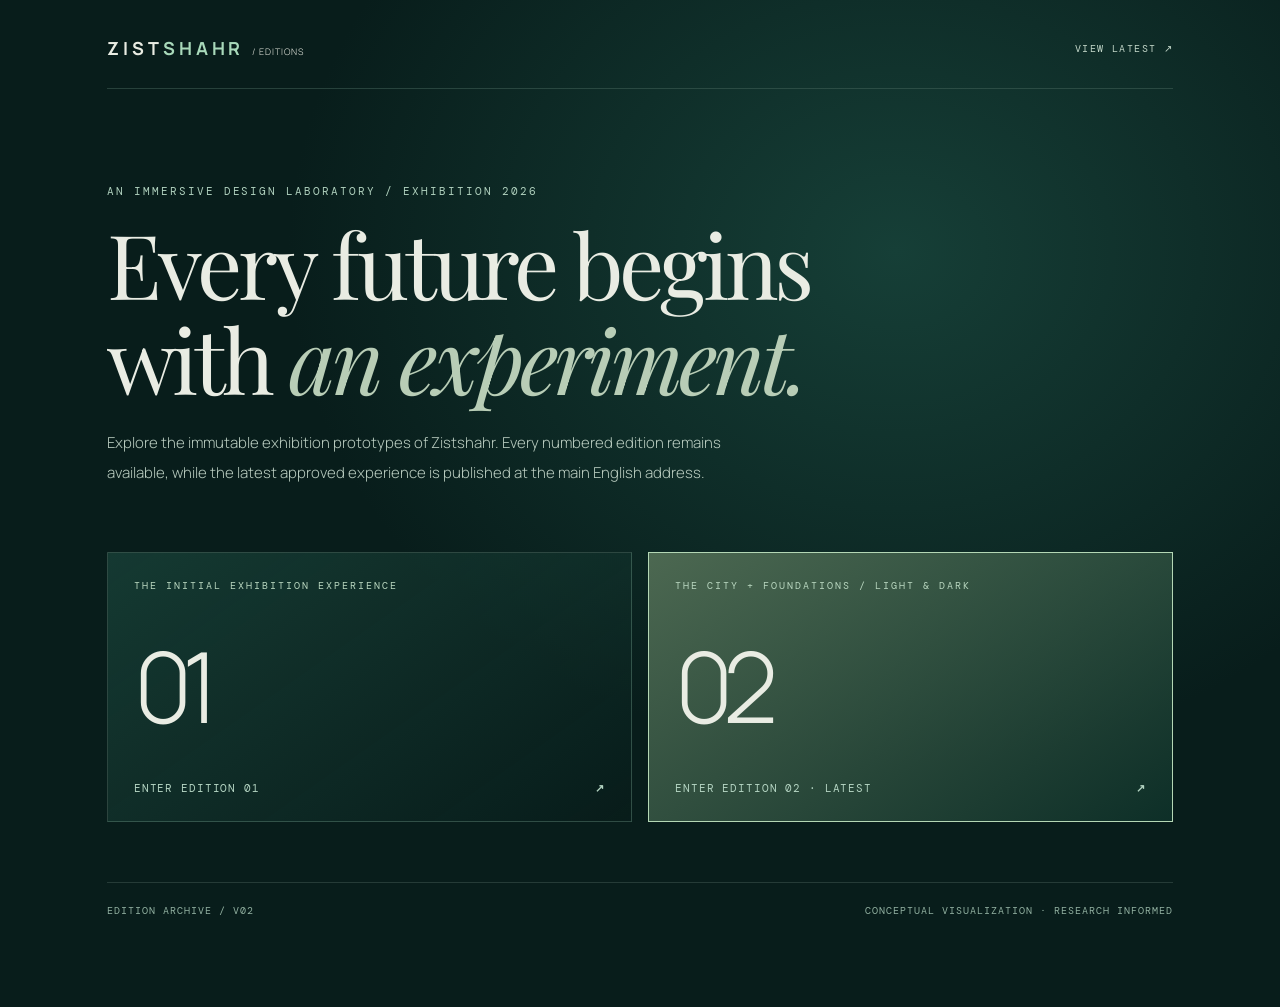
==== site/t/index.html @ f79a9c7f "release(v02): dual journeys, theme switch, contextual city diagrams, archived sources and agent hand" ====
<!DOCTYPE html><html lang="en"><head><meta charset="utf-8"><meta name="viewport" content="width=device-width,initial-scale=1"><meta name="robots" content="noindex, nofollow"><title>ZISTSHAHR / The Edition Archive</title><link rel="preconnect" href="https://fonts.googleapis.com"><link rel="preconnect" href="https://fonts.gstatic.com" crossorigin><link href="https://fonts.googleapis.com/css2?family=DM+Mono:wght@300;400&family=Manrope:wght@300;400;500;600;700&family=Playfair+Display:ital,wght@0,400;1,400&display=swap" rel="stylesheet"><style>
:root{color-scheme:dark}*{box-sizing:border-box}body{margin:0;color:#e9ece3;background:radial-gradient(ellipse at 70% 25%,#163f37 0%,transparent 48%),#081d1b;min-height:100dvh;font-family:Manrope,Arial,sans-serif;font-weight:300}.shell{max-width:1220px;margin:auto;padding:36px clamp(22px,6vw,82px) 90px}.top{display:flex;justify-content:space-between;align-items:center;border-bottom:1px solid #46665c80;padding-bottom:28px}.logo{font-weight:700;letter-spacing:.22em;font-size:18px}.logo span{color:#a8d9ba}.top a,.back{color:#c3d7c9;font:400 10px 'DM Mono';letter-spacing:.14em;text-decoration:none}.eyebrow{font:400 11px 'DM Mono';letter-spacing:.18em;color:#afd0bd;margin-top:95px}h1{font:400 clamp(48px,7vw,92px)/1.06 'Playfair Display',Georgia,serif;letter-spacing:-.045em;max-width:800px;margin:18px 0 22px}h1 em{color:#b8cdb6;font-weight:400}.intro{font-size:15px;line-height:2;max-width:650px;color:#b8cbbf}.versions{margin-top:64px;display:grid;grid-template-columns:repeat(auto-fit,minmax(220px,1fr));gap:16px}.version{min-height:270px;position:relative;display:flex;flex-direction:column;justify-content:space-between;border:1px solid #63817366;background:linear-gradient(145deg,#1d4b409c,#071b196c);padding:26px;text-decoration:none;color:inherit;transition:transform .3s,border-color .3s,background .3s}.version:hover{transform:translateY(-7px);border-color:#b3dab9;background:#275446}.version small{font:400 10px 'DM Mono';letter-spacing:.2em;color:#b8d6bf}.version strong{font:300 98px/1 'Manrope';letter-spacing:-.1em}.version span{font:400 11px 'DM Mono';letter-spacing:.08em;color:#b4d4c2;display:flex;justify-content:space-between}.status{margin-top:60px;border-top:1px solid #4b615a73;padding-top:21px;display:flex;justify-content:space-between;color:#91b0a0;font:400 10px 'DM Mono';letter-spacing:.1em;gap:20px}@media(max-width:600px){.eyebrow{margin-top:60px}.status{display:block;line-height:2}.top a{max-width:120px;line-height:1.8;text-align:right}}
</style></head><body><div class="shell"><header class="top"><div class="logo">ZIST<span>SHAHR</span> <small style="font-size:9px;font-weight:300;letter-spacing:.1em">/ EDITIONS</small></div><a href="/en/">VIEW LATEST ↗</a></header><div class="eyebrow">AN IMMERSIVE DESIGN LABORATORY / EXHIBITION 2026</div><h1>Every future begins<br>with <em>an experiment.</em></h1><p class="intro">Explore the immutable exhibition prototypes of Zistshahr. Every numbered edition remains available, while the latest approved experience is published at the main English address.</p><div class="versions"><a class="version" href="./01/"><small>THE INITIAL EXHIBITION EXPERIENCE</small><strong>01</strong><span>ENTER EDITION 01 <b>↗</b></span></a><a class="version" href="./02/" style="background:linear-gradient(145deg,#536f56e6,#10382ea8);border-color:#b4d7b5"><small>THE CITY + FOUNDATIONS / LIGHT & DARK</small><strong>02</strong><span>ENTER EDITION 02 · LATEST <b>↗</b></span></a></div><footer class="status"><span>EDITION ARCHIVE / V02</span><span>CONCEPTUAL VISUALIZATION · RESEARCH INFORMED</span></footer></div></body></html>
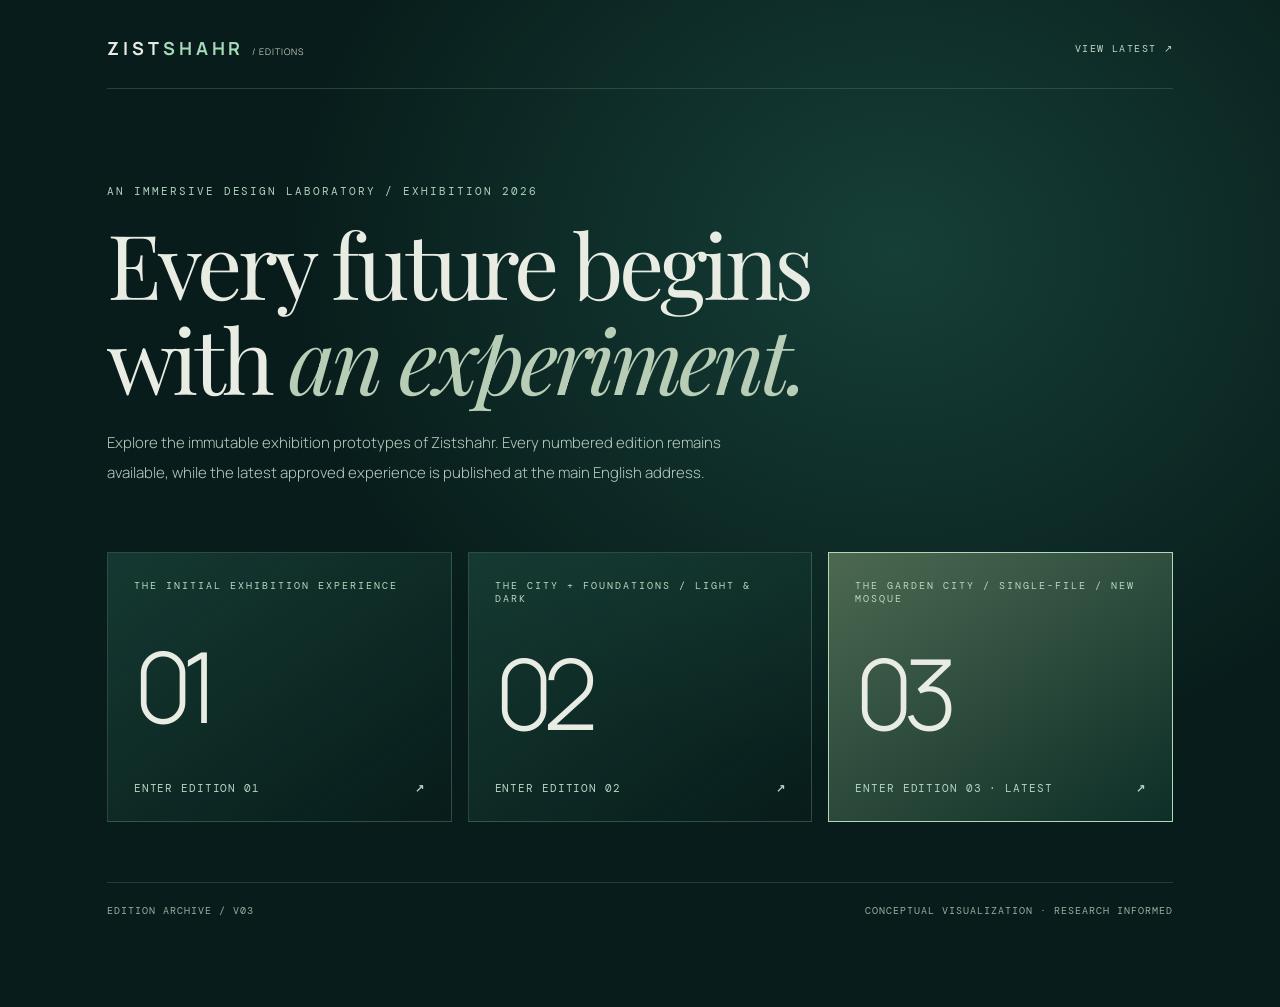
==== commit 4ad5d81f: "release(v03): single-file garden city, modern white central mosque and source-driven research handof" ====
--- a/site/t/index.html
+++ b/site/t/index.html
@@ -1,3 +1,3 @@
 <!DOCTYPE html><html lang="en"><head><meta charset="utf-8"><meta name="viewport" content="width=device-width,initial-scale=1"><meta name="robots" content="noindex, nofollow"><title>ZISTSHAHR / The Edition Archive</title><link rel="preconnect" href="https://fonts.googleapis.com"><link rel="preconnect" href="https://fonts.gstatic.com" crossorigin><link href="https://fonts.googleapis.com/css2?family=DM+Mono:wght@300;400&family=Manrope:wght@300;400;500;600;700&family=Playfair+Display:ital,wght@0,400;1,400&display=swap" rel="stylesheet"><style>
 :root{color-scheme:dark}*{box-sizing:border-box}body{margin:0;color:#e9ece3;background:radial-gradient(ellipse at 70% 25%,#163f37 0%,transparent 48%),#081d1b;min-height:100dvh;font-family:Manrope,Arial,sans-serif;font-weight:300}.shell{max-width:1220px;margin:auto;padding:36px clamp(22px,6vw,82px) 90px}.top{display:flex;justify-content:space-between;align-items:center;border-bottom:1px solid #46665c80;padding-bottom:28px}.logo{font-weight:700;letter-spacing:.22em;font-size:18px}.logo span{color:#a8d9ba}.top a,.back{color:#c3d7c9;font:400 10px 'DM Mono';letter-spacing:.14em;text-decoration:none}.eyebrow{font:400 11px 'DM Mono';letter-spacing:.18em;color:#afd0bd;margin-top:95px}h1{font:400 clamp(48px,7vw,92px)/1.06 'Playfair Display',Georgia,serif;letter-spacing:-.045em;max-width:800px;margin:18px 0 22px}h1 em{color:#b8cdb6;font-weight:400}.intro{font-size:15px;line-height:2;max-width:650px;color:#b8cbbf}.versions{margin-top:64px;display:grid;grid-template-columns:repeat(auto-fit,minmax(220px,1fr));gap:16px}.version{min-height:270px;position:relative;display:flex;flex-direction:column;justify-content:space-between;border:1px solid #63817366;background:linear-gradient(145deg,#1d4b409c,#071b196c);padding:26px;text-decoration:none;color:inherit;transition:transform .3s,border-color .3s,background .3s}.version:hover{transform:translateY(-7px);border-color:#b3dab9;background:#275446}.version small{font:400 10px 'DM Mono';letter-spacing:.2em;color:#b8d6bf}.version strong{font:300 98px/1 'Manrope';letter-spacing:-.1em}.version span{font:400 11px 'DM Mono';letter-spacing:.08em;color:#b4d4c2;display:flex;justify-content:space-between}.status{margin-top:60px;border-top:1px solid #4b615a73;padding-top:21px;display:flex;justify-content:space-between;color:#91b0a0;font:400 10px 'DM Mono';letter-spacing:.1em;gap:20px}@media(max-width:600px){.eyebrow{margin-top:60px}.status{display:block;line-height:2}.top a{max-width:120px;line-height:1.8;text-align:right}}
-</style></head><body><div class="shell"><header class="top"><div class="logo">ZIST<span>SHAHR</span> <small style="font-size:9px;font-weight:300;letter-spacing:.1em">/ EDITIONS</small></div><a href="/en/">VIEW LATEST ↗</a></header><div class="eyebrow">AN IMMERSIVE DESIGN LABORATORY / EXHIBITION 2026</div><h1>Every future begins<br>with <em>an experiment.</em></h1><p class="intro">Explore the immutable exhibition prototypes of Zistshahr. Every numbered edition remains available, while the latest approved experience is published at the main English address.</p><div class="versions"><a class="version" href="./01/"><small>THE INITIAL EXHIBITION EXPERIENCE</small><strong>01</strong><span>ENTER EDITION 01 <b>↗</b></span></a><a class="version" href="./02/" style="background:linear-gradient(145deg,#536f56e6,#10382ea8);border-color:#b4d7b5"><small>THE CITY + FOUNDATIONS / LIGHT & DARK</small><strong>02</strong><span>ENTER EDITION 02 · LATEST <b>↗</b></span></a></div><footer class="status"><span>EDITION ARCHIVE / V02</span><span>CONCEPTUAL VISUALIZATION · RESEARCH INFORMED</span></footer></div></body></html>+</style></head><body><div class="shell"><header class="top"><div class="logo">ZIST<span>SHAHR</span> <small style="font-size:9px;font-weight:300;letter-spacing:.1em">/ EDITIONS</small></div><a href="/en/">VIEW LATEST ↗</a></header><div class="eyebrow">AN IMMERSIVE DESIGN LABORATORY / EXHIBITION 2026</div><h1>Every future begins<br>with <em>an experiment.</em></h1><p class="intro">Explore the immutable exhibition prototypes of Zistshahr. Every numbered edition remains available, while the latest approved experience is published at the main English address.</p><div class="versions"><a class="version" href="./01/"><small>THE INITIAL EXHIBITION EXPERIENCE</small><strong>01</strong><span>ENTER EDITION 01 <b>↗</b></span></a><a class="version" href="./02/"><small>THE CITY + FOUNDATIONS / LIGHT & DARK</small><strong>02</strong><span>ENTER EDITION 02 <b>↗</b></span></a><a class="version" href="./03/" style="background:linear-gradient(145deg,#536f56e6,#10382ea8);border-color:#b4d7b5"><small>THE GARDEN CITY / SINGLE-FILE / NEW MOSQUE</small><strong>03</strong><span>ENTER EDITION 03 · LATEST <b>↗</b></span></a></div><footer class="status"><span>EDITION ARCHIVE / V03</span><span>CONCEPTUAL VISUALIZATION · RESEARCH INFORMED</span></footer></div></body></html>
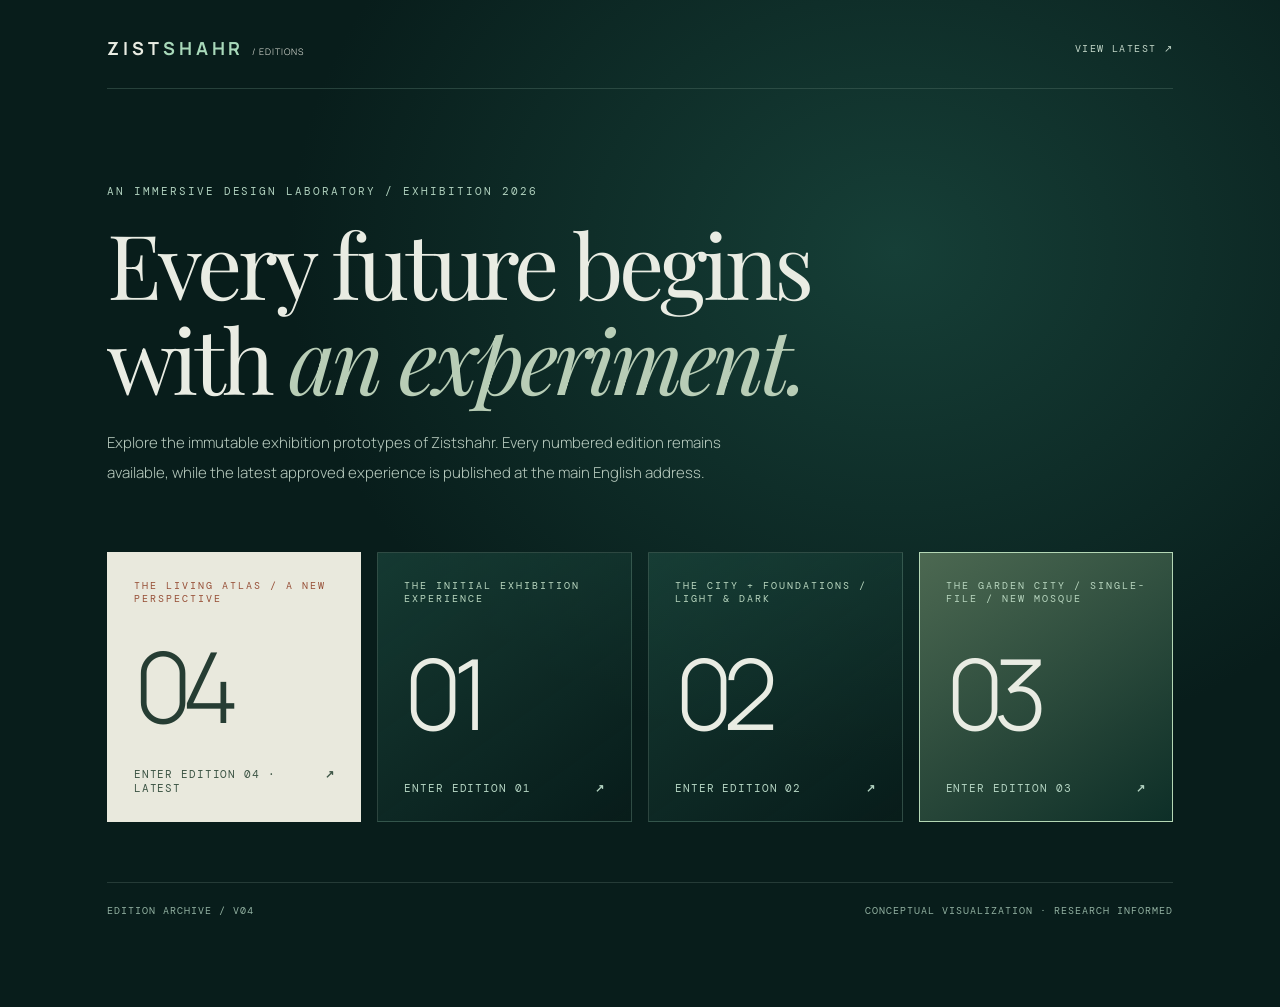
==== commit 9aff919b: "feat: redesign exhibition as Edition 04 Living Atlas" ====
--- a/site/t/index.html
+++ b/site/t/index.html
@@ -1,3 +1,3 @@
 <!DOCTYPE html><html lang="en"><head><meta charset="utf-8"><meta name="viewport" content="width=device-width,initial-scale=1"><meta name="robots" content="noindex, nofollow"><title>ZISTSHAHR / The Edition Archive</title><link rel="preconnect" href="https://fonts.googleapis.com"><link rel="preconnect" href="https://fonts.gstatic.com" crossorigin><link href="https://fonts.googleapis.com/css2?family=DM+Mono:wght@300;400&family=Manrope:wght@300;400;500;600;700&family=Playfair+Display:ital,wght@0,400;1,400&display=swap" rel="stylesheet"><style>
 :root{color-scheme:dark}*{box-sizing:border-box}body{margin:0;color:#e9ece3;background:radial-gradient(ellipse at 70% 25%,#163f37 0%,transparent 48%),#081d1b;min-height:100dvh;font-family:Manrope,Arial,sans-serif;font-weight:300}.shell{max-width:1220px;margin:auto;padding:36px clamp(22px,6vw,82px) 90px}.top{display:flex;justify-content:space-between;align-items:center;border-bottom:1px solid #46665c80;padding-bottom:28px}.logo{font-weight:700;letter-spacing:.22em;font-size:18px}.logo span{color:#a8d9ba}.top a,.back{color:#c3d7c9;font:400 10px 'DM Mono';letter-spacing:.14em;text-decoration:none}.eyebrow{font:400 11px 'DM Mono';letter-spacing:.18em;color:#afd0bd;margin-top:95px}h1{font:400 clamp(48px,7vw,92px)/1.06 'Playfair Display',Georgia,serif;letter-spacing:-.045em;max-width:800px;margin:18px 0 22px}h1 em{color:#b8cdb6;font-weight:400}.intro{font-size:15px;line-height:2;max-width:650px;color:#b8cbbf}.versions{margin-top:64px;display:grid;grid-template-columns:repeat(auto-fit,minmax(220px,1fr));gap:16px}.version{min-height:270px;position:relative;display:flex;flex-direction:column;justify-content:space-between;border:1px solid #63817366;background:linear-gradient(145deg,#1d4b409c,#071b196c);padding:26px;text-decoration:none;color:inherit;transition:transform .3s,border-color .3s,background .3s}.version:hover{transform:translateY(-7px);border-color:#b3dab9;background:#275446}.version small{font:400 10px 'DM Mono';letter-spacing:.2em;color:#b8d6bf}.version strong{font:300 98px/1 'Manrope';letter-spacing:-.1em}.version span{font:400 11px 'DM Mono';letter-spacing:.08em;color:#b4d4c2;display:flex;justify-content:space-between}.status{margin-top:60px;border-top:1px solid #4b615a73;padding-top:21px;display:flex;justify-content:space-between;color:#91b0a0;font:400 10px 'DM Mono';letter-spacing:.1em;gap:20px}@media(max-width:600px){.eyebrow{margin-top:60px}.status{display:block;line-height:2}.top a{max-width:120px;line-height:1.8;text-align:right}}
-</style></head><body><div class="shell"><header class="top"><div class="logo">ZIST<span>SHAHR</span> <small style="font-size:9px;font-weight:300;letter-spacing:.1em">/ EDITIONS</small></div><a href="/en/">VIEW LATEST ↗</a></header><div class="eyebrow">AN IMMERSIVE DESIGN LABORATORY / EXHIBITION 2026</div><h1>Every future begins<br>with <em>an experiment.</em></h1><p class="intro">Explore the immutable exhibition prototypes of Zistshahr. Every numbered edition remains available, while the latest approved experience is published at the main English address.</p><div class="versions"><a class="version" href="./01/"><small>THE INITIAL EXHIBITION EXPERIENCE</small><strong>01</strong><span>ENTER EDITION 01 <b>↗</b></span></a><a class="version" href="./02/"><small>THE CITY + FOUNDATIONS / LIGHT & DARK</small><strong>02</strong><span>ENTER EDITION 02 <b>↗</b></span></a><a class="version" href="./03/" style="background:linear-gradient(145deg,#536f56e6,#10382ea8);border-color:#b4d7b5"><small>THE GARDEN CITY / SINGLE-FILE / NEW MOSQUE</small><strong>03</strong><span>ENTER EDITION 03 · LATEST <b>↗</b></span></a></div><footer class="status"><span>EDITION ARCHIVE / V03</span><span>CONCEPTUAL VISUALIZATION · RESEARCH INFORMED</span></footer></div></body></html>+</style></head><body><div class="shell"><header class="top"><div class="logo">ZIST<span>SHAHR</span> <small style="font-size:9px;font-weight:300;letter-spacing:.1em">/ EDITIONS</small></div><a href="/en/">VIEW LATEST ↗</a></header><div class="eyebrow">AN IMMERSIVE DESIGN LABORATORY / EXHIBITION 2026</div><h1>Every future begins<br>with <em>an experiment.</em></h1><p class="intro">Explore the immutable exhibition prototypes of Zistshahr. Every numbered edition remains available, while the latest approved experience is published at the main English address.</p><div class="versions"><a class="version" href="./04/" style="background:#e9e9dd;color:#263d33;border-color:#e9e9dd"><small style="color:#975038">THE LIVING ATLAS / A NEW PERSPECTIVE</small><strong>04</strong><span style="color:#3d5545">ENTER EDITION 04 · LATEST <b>↗</b></span></a><a class="version" href="./01/"><small>THE INITIAL EXHIBITION EXPERIENCE</small><strong>01</strong><span>ENTER EDITION 01 <b>↗</b></span></a><a class="version" href="./02/"><small>THE CITY + FOUNDATIONS / LIGHT & DARK</small><strong>02</strong><span>ENTER EDITION 02 <b>↗</b></span></a><a class="version" href="./03/" style="background:linear-gradient(145deg,#536f56e6,#10382ea8);border-color:#b4d7b5"><small>THE GARDEN CITY / SINGLE-FILE / NEW MOSQUE</small><strong>03</strong><span>ENTER EDITION 03 <b>↗</b></span></a></div><footer class="status"><span>EDITION ARCHIVE / V04</span><span>CONCEPTUAL VISUALIZATION · RESEARCH INFORMED</span></footer></div></body></html>
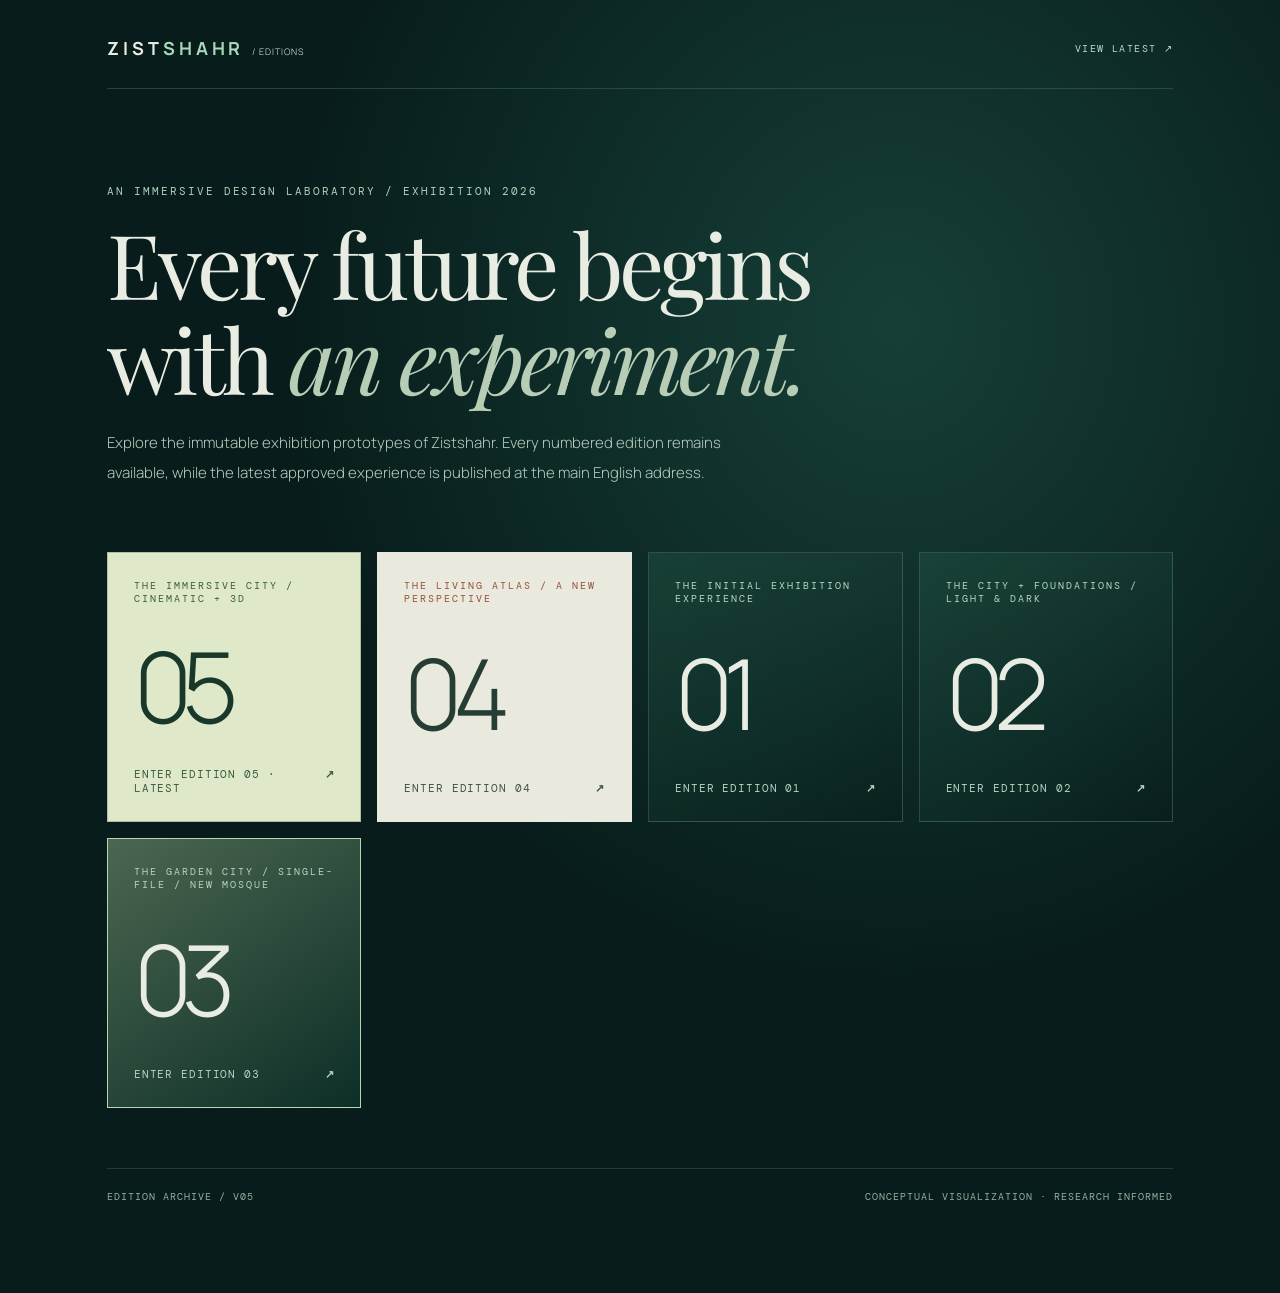
==== commit 65c589c9: "feat: restore immersive city in Edition 05 with cinematic art and embedded 3D" ====
--- a/site/t/index.html
+++ b/site/t/index.html
@@ -1,3 +1,3 @@
 <!DOCTYPE html><html lang="en"><head><meta charset="utf-8"><meta name="viewport" content="width=device-width,initial-scale=1"><meta name="robots" content="noindex, nofollow"><title>ZISTSHAHR / The Edition Archive</title><link rel="preconnect" href="https://fonts.googleapis.com"><link rel="preconnect" href="https://fonts.gstatic.com" crossorigin><link href="https://fonts.googleapis.com/css2?family=DM+Mono:wght@300;400&family=Manrope:wght@300;400;500;600;700&family=Playfair+Display:ital,wght@0,400;1,400&display=swap" rel="stylesheet"><style>
 :root{color-scheme:dark}*{box-sizing:border-box}body{margin:0;color:#e9ece3;background:radial-gradient(ellipse at 70% 25%,#163f37 0%,transparent 48%),#081d1b;min-height:100dvh;font-family:Manrope,Arial,sans-serif;font-weight:300}.shell{max-width:1220px;margin:auto;padding:36px clamp(22px,6vw,82px) 90px}.top{display:flex;justify-content:space-between;align-items:center;border-bottom:1px solid #46665c80;padding-bottom:28px}.logo{font-weight:700;letter-spacing:.22em;font-size:18px}.logo span{color:#a8d9ba}.top a,.back{color:#c3d7c9;font:400 10px 'DM Mono';letter-spacing:.14em;text-decoration:none}.eyebrow{font:400 11px 'DM Mono';letter-spacing:.18em;color:#afd0bd;margin-top:95px}h1{font:400 clamp(48px,7vw,92px)/1.06 'Playfair Display',Georgia,serif;letter-spacing:-.045em;max-width:800px;margin:18px 0 22px}h1 em{color:#b8cdb6;font-weight:400}.intro{font-size:15px;line-height:2;max-width:650px;color:#b8cbbf}.versions{margin-top:64px;display:grid;grid-template-columns:repeat(auto-fit,minmax(220px,1fr));gap:16px}.version{min-height:270px;position:relative;display:flex;flex-direction:column;justify-content:space-between;border:1px solid #63817366;background:linear-gradient(145deg,#1d4b409c,#071b196c);padding:26px;text-decoration:none;color:inherit;transition:transform .3s,border-color .3s,background .3s}.version:hover{transform:translateY(-7px);border-color:#b3dab9;background:#275446}.version small{font:400 10px 'DM Mono';letter-spacing:.2em;color:#b8d6bf}.version strong{font:300 98px/1 'Manrope';letter-spacing:-.1em}.version span{font:400 11px 'DM Mono';letter-spacing:.08em;color:#b4d4c2;display:flex;justify-content:space-between}.status{margin-top:60px;border-top:1px solid #4b615a73;padding-top:21px;display:flex;justify-content:space-between;color:#91b0a0;font:400 10px 'DM Mono';letter-spacing:.1em;gap:20px}@media(max-width:600px){.eyebrow{margin-top:60px}.status{display:block;line-height:2}.top a{max-width:120px;line-height:1.8;text-align:right}}
-</style></head><body><div class="shell"><header class="top"><div class="logo">ZIST<span>SHAHR</span> <small style="font-size:9px;font-weight:300;letter-spacing:.1em">/ EDITIONS</small></div><a href="/en/">VIEW LATEST ↗</a></header><div class="eyebrow">AN IMMERSIVE DESIGN LABORATORY / EXHIBITION 2026</div><h1>Every future begins<br>with <em>an experiment.</em></h1><p class="intro">Explore the immutable exhibition prototypes of Zistshahr. Every numbered edition remains available, while the latest approved experience is published at the main English address.</p><div class="versions"><a class="version" href="./04/" style="background:#e9e9dd;color:#263d33;border-color:#e9e9dd"><small style="color:#975038">THE LIVING ATLAS / A NEW PERSPECTIVE</small><strong>04</strong><span style="color:#3d5545">ENTER EDITION 04 · LATEST <b>↗</b></span></a><a class="version" href="./01/"><small>THE INITIAL EXHIBITION EXPERIENCE</small><strong>01</strong><span>ENTER EDITION 01 <b>↗</b></span></a><a class="version" href="./02/"><small>THE CITY + FOUNDATIONS / LIGHT & DARK</small><strong>02</strong><span>ENTER EDITION 02 <b>↗</b></span></a><a class="version" href="./03/" style="background:linear-gradient(145deg,#536f56e6,#10382ea8);border-color:#b4d7b5"><small>THE GARDEN CITY / SINGLE-FILE / NEW MOSQUE</small><strong>03</strong><span>ENTER EDITION 03 <b>↗</b></span></a></div><footer class="status"><span>EDITION ARCHIVE / V04</span><span>CONCEPTUAL VISUALIZATION · RESEARCH INFORMED</span></footer></div></body></html>
+</style></head><body><div class="shell"><header class="top"><div class="logo">ZIST<span>SHAHR</span> <small style="font-size:9px;font-weight:300;letter-spacing:.1em">/ EDITIONS</small></div><a href="/en/">VIEW LATEST ↗</a></header><div class="eyebrow">AN IMMERSIVE DESIGN LABORATORY / EXHIBITION 2026</div><h1>Every future begins<br>with <em>an experiment.</em></h1><p class="intro">Explore the immutable exhibition prototypes of Zistshahr. Every numbered edition remains available, while the latest approved experience is published at the main English address.</p><div class="versions"><a class="version" href="./05/" style="background:#dfe8c9;color:#19382c"><small style="color:#395c43">THE IMMERSIVE CITY / CINEMATIC + 3D</small><strong>05</strong><span style="color:#395c43">ENTER EDITION 05 · LATEST <b>↗</b></span></a><a class="version" href="./04/" style="background:#e9e9dd;color:#263d33;border-color:#e9e9dd"><small style="color:#975038">THE LIVING ATLAS / A NEW PERSPECTIVE</small><strong>04</strong><span style="color:#3d5545">ENTER EDITION 04 <b>↗</b></span></a><a class="version" href="./01/"><small>THE INITIAL EXHIBITION EXPERIENCE</small><strong>01</strong><span>ENTER EDITION 01 <b>↗</b></span></a><a class="version" href="./02/"><small>THE CITY + FOUNDATIONS / LIGHT & DARK</small><strong>02</strong><span>ENTER EDITION 02 <b>↗</b></span></a><a class="version" href="./03/" style="background:linear-gradient(145deg,#536f56e6,#10382ea8);border-color:#b4d7b5"><small>THE GARDEN CITY / SINGLE-FILE / NEW MOSQUE</small><strong>03</strong><span>ENTER EDITION 03 <b>↗</b></span></a></div><footer class="status"><span>EDITION ARCHIVE / V05</span><span>CONCEPTUAL VISUALIZATION · RESEARCH INFORMED</span></footer></div></body></html>
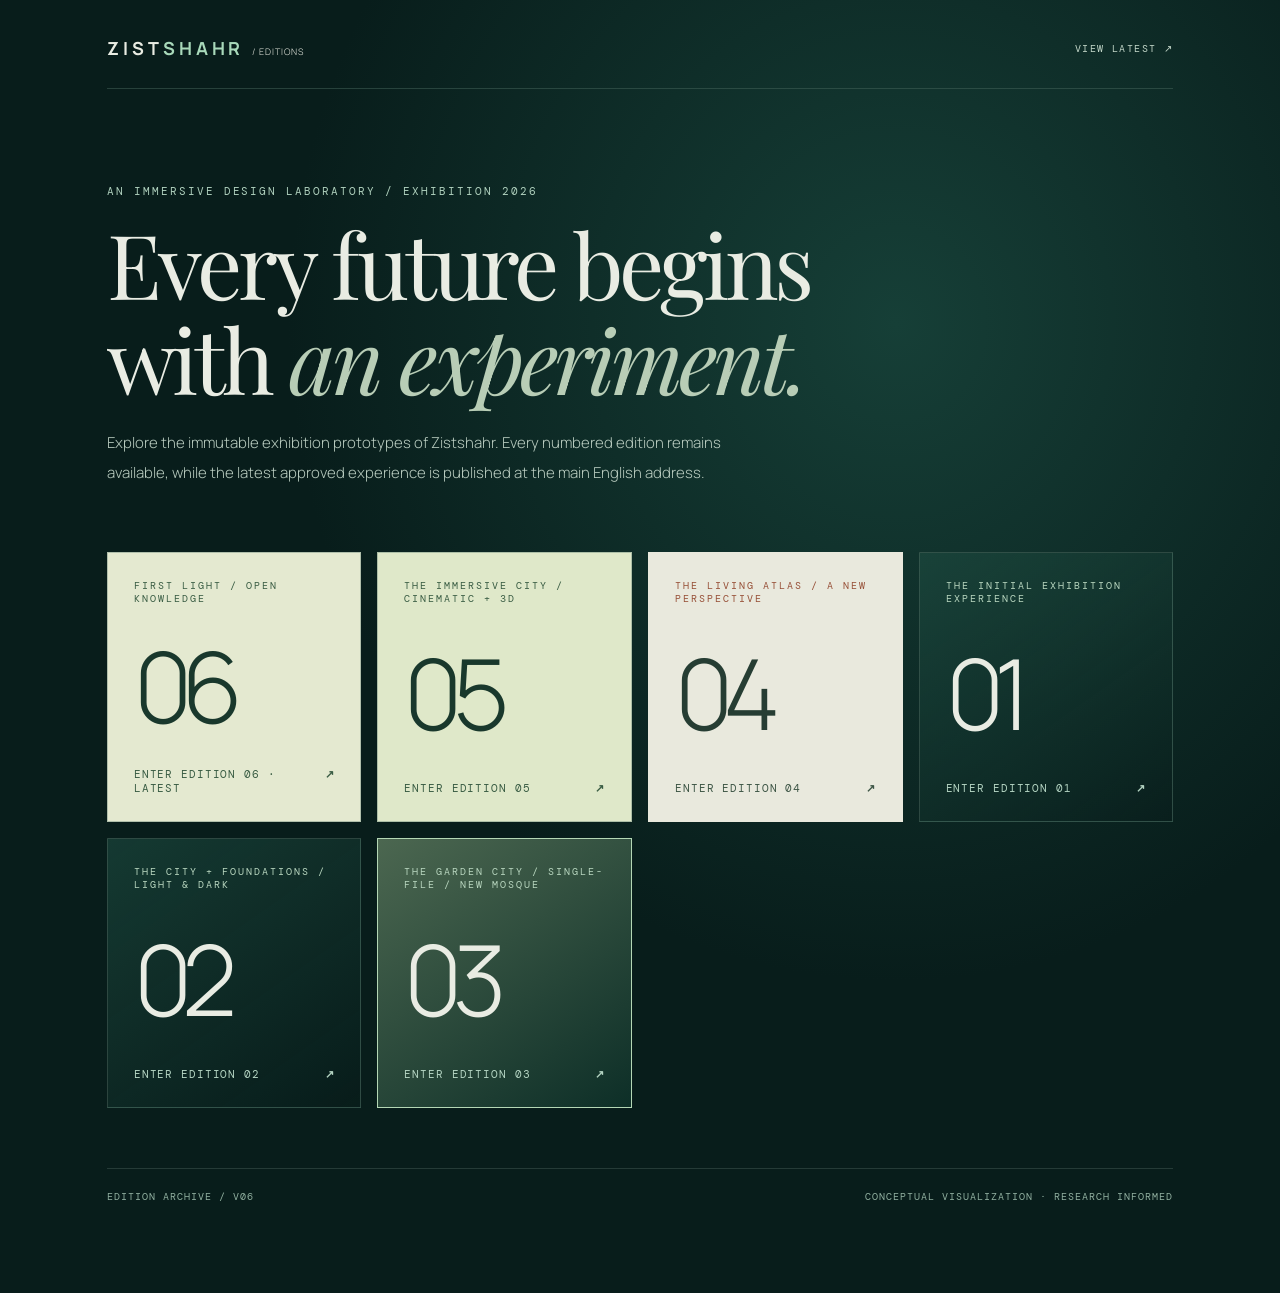
==== commit 4ef22bbe: "feat: add First Light soundtrack, living scenes and open research support in Edition 06" ====
--- a/site/t/index.html
+++ b/site/t/index.html
@@ -1,3 +1,3 @@
 <!DOCTYPE html><html lang="en"><head><meta charset="utf-8"><meta name="viewport" content="width=device-width,initial-scale=1"><meta name="robots" content="noindex, nofollow"><title>ZISTSHAHR / The Edition Archive</title><link rel="preconnect" href="https://fonts.googleapis.com"><link rel="preconnect" href="https://fonts.gstatic.com" crossorigin><link href="https://fonts.googleapis.com/css2?family=DM+Mono:wght@300;400&family=Manrope:wght@300;400;500;600;700&family=Playfair+Display:ital,wght@0,400;1,400&display=swap" rel="stylesheet"><style>
 :root{color-scheme:dark}*{box-sizing:border-box}body{margin:0;color:#e9ece3;background:radial-gradient(ellipse at 70% 25%,#163f37 0%,transparent 48%),#081d1b;min-height:100dvh;font-family:Manrope,Arial,sans-serif;font-weight:300}.shell{max-width:1220px;margin:auto;padding:36px clamp(22px,6vw,82px) 90px}.top{display:flex;justify-content:space-between;align-items:center;border-bottom:1px solid #46665c80;padding-bottom:28px}.logo{font-weight:700;letter-spacing:.22em;font-size:18px}.logo span{color:#a8d9ba}.top a,.back{color:#c3d7c9;font:400 10px 'DM Mono';letter-spacing:.14em;text-decoration:none}.eyebrow{font:400 11px 'DM Mono';letter-spacing:.18em;color:#afd0bd;margin-top:95px}h1{font:400 clamp(48px,7vw,92px)/1.06 'Playfair Display',Georgia,serif;letter-spacing:-.045em;max-width:800px;margin:18px 0 22px}h1 em{color:#b8cdb6;font-weight:400}.intro{font-size:15px;line-height:2;max-width:650px;color:#b8cbbf}.versions{margin-top:64px;display:grid;grid-template-columns:repeat(auto-fit,minmax(220px,1fr));gap:16px}.version{min-height:270px;position:relative;display:flex;flex-direction:column;justify-content:space-between;border:1px solid #63817366;background:linear-gradient(145deg,#1d4b409c,#071b196c);padding:26px;text-decoration:none;color:inherit;transition:transform .3s,border-color .3s,background .3s}.version:hover{transform:translateY(-7px);border-color:#b3dab9;background:#275446}.version small{font:400 10px 'DM Mono';letter-spacing:.2em;color:#b8d6bf}.version strong{font:300 98px/1 'Manrope';letter-spacing:-.1em}.version span{font:400 11px 'DM Mono';letter-spacing:.08em;color:#b4d4c2;display:flex;justify-content:space-between}.status{margin-top:60px;border-top:1px solid #4b615a73;padding-top:21px;display:flex;justify-content:space-between;color:#91b0a0;font:400 10px 'DM Mono';letter-spacing:.1em;gap:20px}@media(max-width:600px){.eyebrow{margin-top:60px}.status{display:block;line-height:2}.top a{max-width:120px;line-height:1.8;text-align:right}}
-</style></head><body><div class="shell"><header class="top"><div class="logo">ZIST<span>SHAHR</span> <small style="font-size:9px;font-weight:300;letter-spacing:.1em">/ EDITIONS</small></div><a href="/en/">VIEW LATEST ↗</a></header><div class="eyebrow">AN IMMERSIVE DESIGN LABORATORY / EXHIBITION 2026</div><h1>Every future begins<br>with <em>an experiment.</em></h1><p class="intro">Explore the immutable exhibition prototypes of Zistshahr. Every numbered edition remains available, while the latest approved experience is published at the main English address.</p><div class="versions"><a class="version" href="./05/" style="background:#dfe8c9;color:#19382c"><small style="color:#395c43">THE IMMERSIVE CITY / CINEMATIC + 3D</small><strong>05</strong><span style="color:#395c43">ENTER EDITION 05 · LATEST <b>↗</b></span></a><a class="version" href="./04/" style="background:#e9e9dd;color:#263d33;border-color:#e9e9dd"><small style="color:#975038">THE LIVING ATLAS / A NEW PERSPECTIVE</small><strong>04</strong><span style="color:#3d5545">ENTER EDITION 04 <b>↗</b></span></a><a class="version" href="./01/"><small>THE INITIAL EXHIBITION EXPERIENCE</small><strong>01</strong><span>ENTER EDITION 01 <b>↗</b></span></a><a class="version" href="./02/"><small>THE CITY + FOUNDATIONS / LIGHT & DARK</small><strong>02</strong><span>ENTER EDITION 02 <b>↗</b></span></a><a class="version" href="./03/" style="background:linear-gradient(145deg,#536f56e6,#10382ea8);border-color:#b4d7b5"><small>THE GARDEN CITY / SINGLE-FILE / NEW MOSQUE</small><strong>03</strong><span>ENTER EDITION 03 <b>↗</b></span></a></div><footer class="status"><span>EDITION ARCHIVE / V05</span><span>CONCEPTUAL VISUALIZATION · RESEARCH INFORMED</span></footer></div></body></html>
+</style></head><body><div class="shell"><header class="top"><div class="logo">ZIST<span>SHAHR</span> <small style="font-size:9px;font-weight:300;letter-spacing:.1em">/ EDITIONS</small></div><a href="/en/">VIEW LATEST ↗</a></header><div class="eyebrow">AN IMMERSIVE DESIGN LABORATORY / EXHIBITION 2026</div><h1>Every future begins<br>with <em>an experiment.</em></h1><p class="intro">Explore the immutable exhibition prototypes of Zistshahr. Every numbered edition remains available, while the latest approved experience is published at the main English address.</p><div class="versions"><a class="version" href="./06/" style="background:#e4e9d0;color:#19382c"><small style="color:#395c43">FIRST LIGHT / OPEN KNOWLEDGE</small><strong>06</strong><span style="color:#395c43">ENTER EDITION 06 · LATEST <b>↗</b></span></a><a class="version" href="./05/" style="background:#dfe8c9;color:#19382c"><small style="color:#395c43">THE IMMERSIVE CITY / CINEMATIC + 3D</small><strong>05</strong><span style="color:#395c43">ENTER EDITION 05 <b>↗</b></span></a><a class="version" href="./04/" style="background:#e9e9dd;color:#263d33;border-color:#e9e9dd"><small style="color:#975038">THE LIVING ATLAS / A NEW PERSPECTIVE</small><strong>04</strong><span style="color:#3d5545">ENTER EDITION 04 <b>↗</b></span></a><a class="version" href="./01/"><small>THE INITIAL EXHIBITION EXPERIENCE</small><strong>01</strong><span>ENTER EDITION 01 <b>↗</b></span></a><a class="version" href="./02/"><small>THE CITY + FOUNDATIONS / LIGHT & DARK</small><strong>02</strong><span>ENTER EDITION 02 <b>↗</b></span></a><a class="version" href="./03/" style="background:linear-gradient(145deg,#536f56e6,#10382ea8);border-color:#b4d7b5"><small>THE GARDEN CITY / SINGLE-FILE / NEW MOSQUE</small><strong>03</strong><span>ENTER EDITION 03 <b>↗</b></span></a></div><footer class="status"><span>EDITION ARCHIVE / V06</span><span>CONCEPTUAL VISUALIZATION · RESEARCH INFORMED</span></footer></div></body></html>
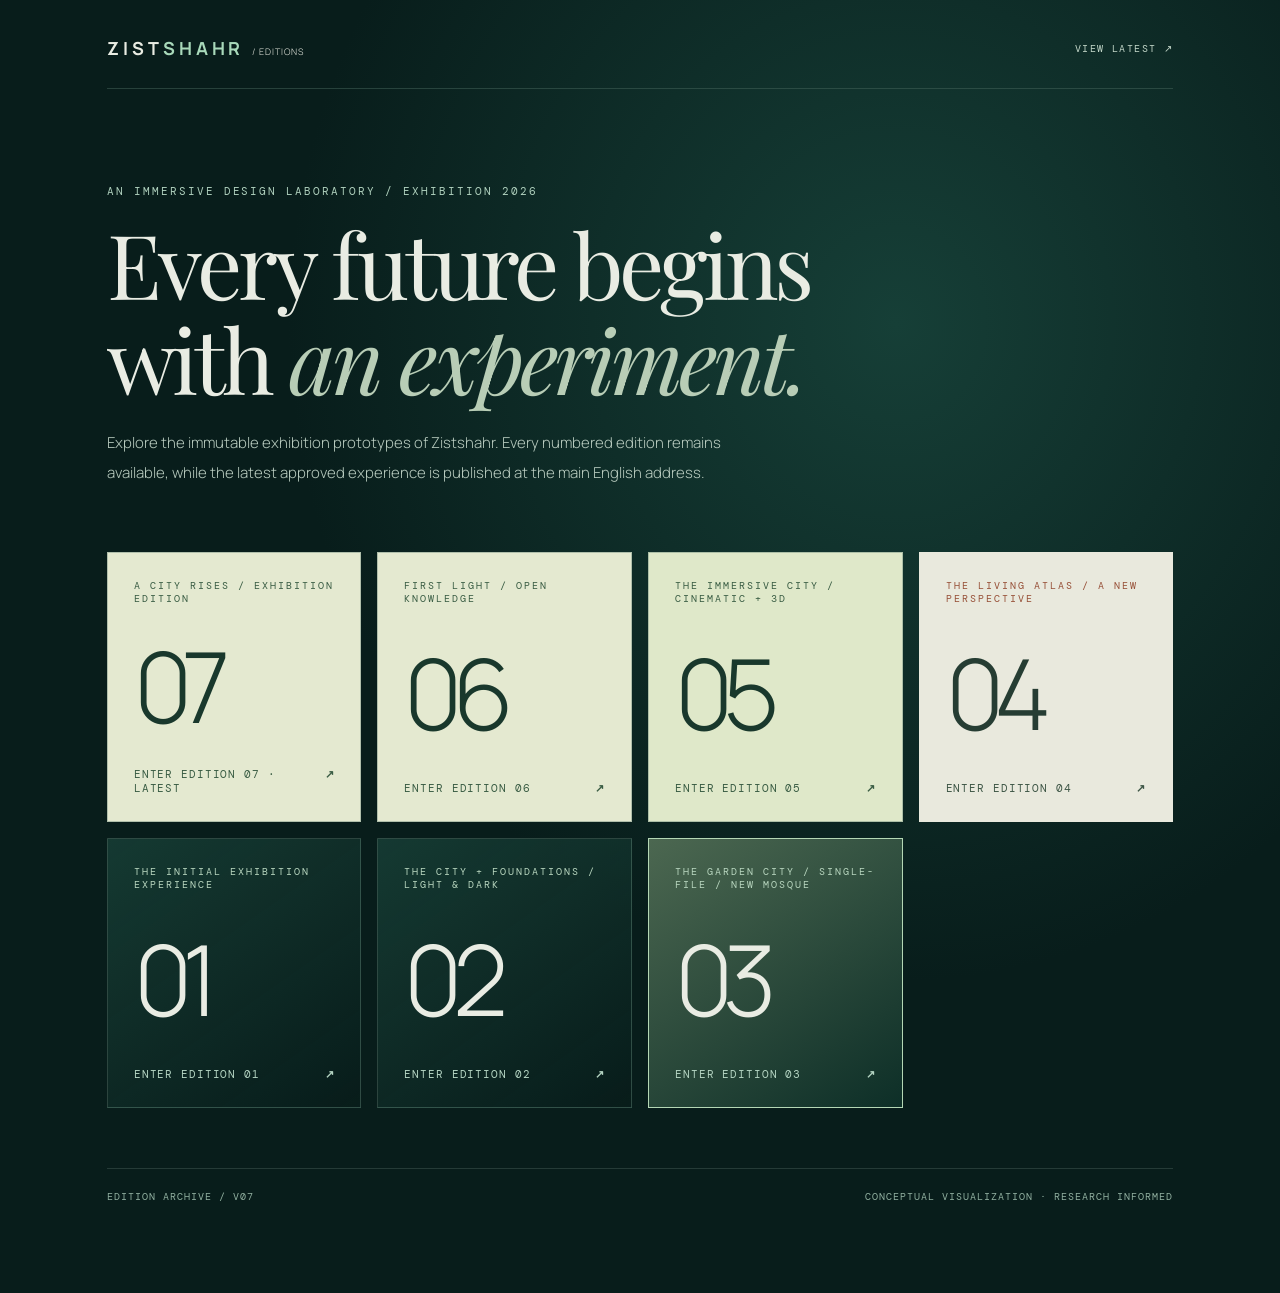
==== commit 879a6008: "feat: publish large-display edition with orchestral scores and multilingual media" ====
--- a/site/t/index.html
+++ b/site/t/index.html
@@ -1,3 +1,3 @@
 <!DOCTYPE html><html lang="en"><head><meta charset="utf-8"><meta name="viewport" content="width=device-width,initial-scale=1"><meta name="robots" content="noindex, nofollow"><title>ZISTSHAHR / The Edition Archive</title><link rel="preconnect" href="https://fonts.googleapis.com"><link rel="preconnect" href="https://fonts.gstatic.com" crossorigin><link href="https://fonts.googleapis.com/css2?family=DM+Mono:wght@300;400&family=Manrope:wght@300;400;500;600;700&family=Playfair+Display:ital,wght@0,400;1,400&display=swap" rel="stylesheet"><style>
 :root{color-scheme:dark}*{box-sizing:border-box}body{margin:0;color:#e9ece3;background:radial-gradient(ellipse at 70% 25%,#163f37 0%,transparent 48%),#081d1b;min-height:100dvh;font-family:Manrope,Arial,sans-serif;font-weight:300}.shell{max-width:1220px;margin:auto;padding:36px clamp(22px,6vw,82px) 90px}.top{display:flex;justify-content:space-between;align-items:center;border-bottom:1px solid #46665c80;padding-bottom:28px}.logo{font-weight:700;letter-spacing:.22em;font-size:18px}.logo span{color:#a8d9ba}.top a,.back{color:#c3d7c9;font:400 10px 'DM Mono';letter-spacing:.14em;text-decoration:none}.eyebrow{font:400 11px 'DM Mono';letter-spacing:.18em;color:#afd0bd;margin-top:95px}h1{font:400 clamp(48px,7vw,92px)/1.06 'Playfair Display',Georgia,serif;letter-spacing:-.045em;max-width:800px;margin:18px 0 22px}h1 em{color:#b8cdb6;font-weight:400}.intro{font-size:15px;line-height:2;max-width:650px;color:#b8cbbf}.versions{margin-top:64px;display:grid;grid-template-columns:repeat(auto-fit,minmax(220px,1fr));gap:16px}.version{min-height:270px;position:relative;display:flex;flex-direction:column;justify-content:space-between;border:1px solid #63817366;background:linear-gradient(145deg,#1d4b409c,#071b196c);padding:26px;text-decoration:none;color:inherit;transition:transform .3s,border-color .3s,background .3s}.version:hover{transform:translateY(-7px);border-color:#b3dab9;background:#275446}.version small{font:400 10px 'DM Mono';letter-spacing:.2em;color:#b8d6bf}.version strong{font:300 98px/1 'Manrope';letter-spacing:-.1em}.version span{font:400 11px 'DM Mono';letter-spacing:.08em;color:#b4d4c2;display:flex;justify-content:space-between}.status{margin-top:60px;border-top:1px solid #4b615a73;padding-top:21px;display:flex;justify-content:space-between;color:#91b0a0;font:400 10px 'DM Mono';letter-spacing:.1em;gap:20px}@media(max-width:600px){.eyebrow{margin-top:60px}.status{display:block;line-height:2}.top a{max-width:120px;line-height:1.8;text-align:right}}
-</style></head><body><div class="shell"><header class="top"><div class="logo">ZIST<span>SHAHR</span> <small style="font-size:9px;font-weight:300;letter-spacing:.1em">/ EDITIONS</small></div><a href="/en/">VIEW LATEST ↗</a></header><div class="eyebrow">AN IMMERSIVE DESIGN LABORATORY / EXHIBITION 2026</div><h1>Every future begins<br>with <em>an experiment.</em></h1><p class="intro">Explore the immutable exhibition prototypes of Zistshahr. Every numbered edition remains available, while the latest approved experience is published at the main English address.</p><div class="versions"><a class="version" href="./06/" style="background:#e4e9d0;color:#19382c"><small style="color:#395c43">FIRST LIGHT / OPEN KNOWLEDGE</small><strong>06</strong><span style="color:#395c43">ENTER EDITION 06 · LATEST <b>↗</b></span></a><a class="version" href="./05/" style="background:#dfe8c9;color:#19382c"><small style="color:#395c43">THE IMMERSIVE CITY / CINEMATIC + 3D</small><strong>05</strong><span style="color:#395c43">ENTER EDITION 05 <b>↗</b></span></a><a class="version" href="./04/" style="background:#e9e9dd;color:#263d33;border-color:#e9e9dd"><small style="color:#975038">THE LIVING ATLAS / A NEW PERSPECTIVE</small><strong>04</strong><span style="color:#3d5545">ENTER EDITION 04 <b>↗</b></span></a><a class="version" href="./01/"><small>THE INITIAL EXHIBITION EXPERIENCE</small><strong>01</strong><span>ENTER EDITION 01 <b>↗</b></span></a><a class="version" href="./02/"><small>THE CITY + FOUNDATIONS / LIGHT & DARK</small><strong>02</strong><span>ENTER EDITION 02 <b>↗</b></span></a><a class="version" href="./03/" style="background:linear-gradient(145deg,#536f56e6,#10382ea8);border-color:#b4d7b5"><small>THE GARDEN CITY / SINGLE-FILE / NEW MOSQUE</small><strong>03</strong><span>ENTER EDITION 03 <b>↗</b></span></a></div><footer class="status"><span>EDITION ARCHIVE / V06</span><span>CONCEPTUAL VISUALIZATION · RESEARCH INFORMED</span></footer></div></body></html>
+</style></head><body><div class="shell"><header class="top"><div class="logo">ZIST<span>SHAHR</span> <small style="font-size:9px;font-weight:300;letter-spacing:.1em">/ EDITIONS</small></div><a href="/en/">VIEW LATEST ↗</a></header><div class="eyebrow">AN IMMERSIVE DESIGN LABORATORY / EXHIBITION 2026</div><h1>Every future begins<br>with <em>an experiment.</em></h1><p class="intro">Explore the immutable exhibition prototypes of Zistshahr. Every numbered edition remains available, while the latest approved experience is published at the main English address.</p><div class="versions"><a class="version" href="./07/" style="background:#e4e9d0;color:#19382c"><small style="color:#395c43">A CITY RISES / EXHIBITION EDITION</small><strong>07</strong><span style="color:#395c43">ENTER EDITION 07 · LATEST <b>↗</b></span></a><a class="version" href="./06/" style="background:#e4e9d0;color:#19382c"><small style="color:#395c43">FIRST LIGHT / OPEN KNOWLEDGE</small><strong>06</strong><span style="color:#395c43">ENTER EDITION 06 <b>↗</b></span></a><a class="version" href="./05/" style="background:#dfe8c9;color:#19382c"><small style="color:#395c43">THE IMMERSIVE CITY / CINEMATIC + 3D</small><strong>05</strong><span style="color:#395c43">ENTER EDITION 05 <b>↗</b></span></a><a class="version" href="./04/" style="background:#e9e9dd;color:#263d33;border-color:#e9e9dd"><small style="color:#975038">THE LIVING ATLAS / A NEW PERSPECTIVE</small><strong>04</strong><span style="color:#3d5545">ENTER EDITION 04 <b>↗</b></span></a><a class="version" href="./01/"><small>THE INITIAL EXHIBITION EXPERIENCE</small><strong>01</strong><span>ENTER EDITION 01 <b>↗</b></span></a><a class="version" href="./02/"><small>THE CITY + FOUNDATIONS / LIGHT & DARK</small><strong>02</strong><span>ENTER EDITION 02 <b>↗</b></span></a><a class="version" href="./03/" style="background:linear-gradient(145deg,#536f56e6,#10382ea8);border-color:#b4d7b5"><small>THE GARDEN CITY / SINGLE-FILE / NEW MOSQUE</small><strong>03</strong><span>ENTER EDITION 03 <b>↗</b></span></a></div><footer class="status"><span>EDITION ARCHIVE / V07</span><span>CONCEPTUAL VISUALIZATION · RESEARCH INFORMED</span></footer></div></body></html>
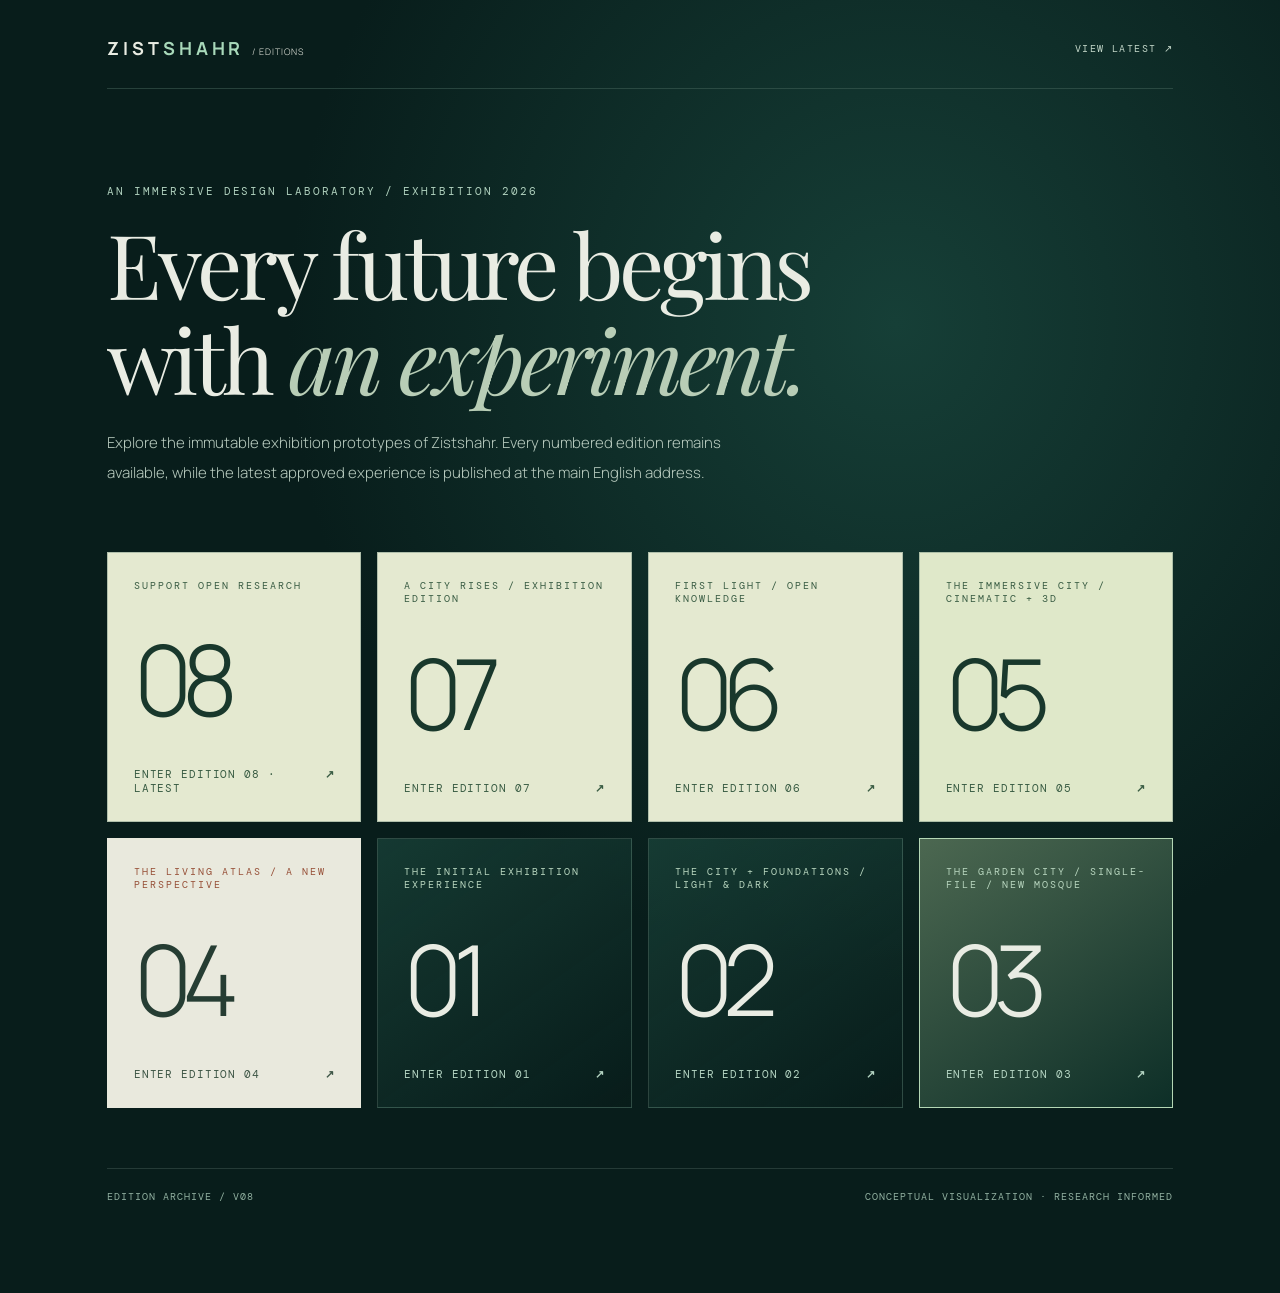
==== commit 14eff59f: "feat: add a four-network donation panel to Edition 08" ====
--- a/site/t/index.html
+++ b/site/t/index.html
@@ -1,3 +1,3 @@
 <!DOCTYPE html><html lang="en"><head><meta charset="utf-8"><meta name="viewport" content="width=device-width,initial-scale=1"><meta name="robots" content="noindex, nofollow"><title>ZISTSHAHR / The Edition Archive</title><link rel="preconnect" href="https://fonts.googleapis.com"><link rel="preconnect" href="https://fonts.gstatic.com" crossorigin><link href="https://fonts.googleapis.com/css2?family=DM+Mono:wght@300;400&family=Manrope:wght@300;400;500;600;700&family=Playfair+Display:ital,wght@0,400;1,400&display=swap" rel="stylesheet"><style>
 :root{color-scheme:dark}*{box-sizing:border-box}body{margin:0;color:#e9ece3;background:radial-gradient(ellipse at 70% 25%,#163f37 0%,transparent 48%),#081d1b;min-height:100dvh;font-family:Manrope,Arial,sans-serif;font-weight:300}.shell{max-width:1220px;margin:auto;padding:36px clamp(22px,6vw,82px) 90px}.top{display:flex;justify-content:space-between;align-items:center;border-bottom:1px solid #46665c80;padding-bottom:28px}.logo{font-weight:700;letter-spacing:.22em;font-size:18px}.logo span{color:#a8d9ba}.top a,.back{color:#c3d7c9;font:400 10px 'DM Mono';letter-spacing:.14em;text-decoration:none}.eyebrow{font:400 11px 'DM Mono';letter-spacing:.18em;color:#afd0bd;margin-top:95px}h1{font:400 clamp(48px,7vw,92px)/1.06 'Playfair Display',Georgia,serif;letter-spacing:-.045em;max-width:800px;margin:18px 0 22px}h1 em{color:#b8cdb6;font-weight:400}.intro{font-size:15px;line-height:2;max-width:650px;color:#b8cbbf}.versions{margin-top:64px;display:grid;grid-template-columns:repeat(auto-fit,minmax(220px,1fr));gap:16px}.version{min-height:270px;position:relative;display:flex;flex-direction:column;justify-content:space-between;border:1px solid #63817366;background:linear-gradient(145deg,#1d4b409c,#071b196c);padding:26px;text-decoration:none;color:inherit;transition:transform .3s,border-color .3s,background .3s}.version:hover{transform:translateY(-7px);border-color:#b3dab9;background:#275446}.version small{font:400 10px 'DM Mono';letter-spacing:.2em;color:#b8d6bf}.version strong{font:300 98px/1 'Manrope';letter-spacing:-.1em}.version span{font:400 11px 'DM Mono';letter-spacing:.08em;color:#b4d4c2;display:flex;justify-content:space-between}.status{margin-top:60px;border-top:1px solid #4b615a73;padding-top:21px;display:flex;justify-content:space-between;color:#91b0a0;font:400 10px 'DM Mono';letter-spacing:.1em;gap:20px}@media(max-width:600px){.eyebrow{margin-top:60px}.status{display:block;line-height:2}.top a{max-width:120px;line-height:1.8;text-align:right}}
-</style></head><body><div class="shell"><header class="top"><div class="logo">ZIST<span>SHAHR</span> <small style="font-size:9px;font-weight:300;letter-spacing:.1em">/ EDITIONS</small></div><a href="/en/">VIEW LATEST ↗</a></header><div class="eyebrow">AN IMMERSIVE DESIGN LABORATORY / EXHIBITION 2026</div><h1>Every future begins<br>with <em>an experiment.</em></h1><p class="intro">Explore the immutable exhibition prototypes of Zistshahr. Every numbered edition remains available, while the latest approved experience is published at the main English address.</p><div class="versions"><a class="version" href="./07/" style="background:#e4e9d0;color:#19382c"><small style="color:#395c43">A CITY RISES / EXHIBITION EDITION</small><strong>07</strong><span style="color:#395c43">ENTER EDITION 07 · LATEST <b>↗</b></span></a><a class="version" href="./06/" style="background:#e4e9d0;color:#19382c"><small style="color:#395c43">FIRST LIGHT / OPEN KNOWLEDGE</small><strong>06</strong><span style="color:#395c43">ENTER EDITION 06 <b>↗</b></span></a><a class="version" href="./05/" style="background:#dfe8c9;color:#19382c"><small style="color:#395c43">THE IMMERSIVE CITY / CINEMATIC + 3D</small><strong>05</strong><span style="color:#395c43">ENTER EDITION 05 <b>↗</b></span></a><a class="version" href="./04/" style="background:#e9e9dd;color:#263d33;border-color:#e9e9dd"><small style="color:#975038">THE LIVING ATLAS / A NEW PERSPECTIVE</small><strong>04</strong><span style="color:#3d5545">ENTER EDITION 04 <b>↗</b></span></a><a class="version" href="./01/"><small>THE INITIAL EXHIBITION EXPERIENCE</small><strong>01</strong><span>ENTER EDITION 01 <b>↗</b></span></a><a class="version" href="./02/"><small>THE CITY + FOUNDATIONS / LIGHT & DARK</small><strong>02</strong><span>ENTER EDITION 02 <b>↗</b></span></a><a class="version" href="./03/" style="background:linear-gradient(145deg,#536f56e6,#10382ea8);border-color:#b4d7b5"><small>THE GARDEN CITY / SINGLE-FILE / NEW MOSQUE</small><strong>03</strong><span>ENTER EDITION 03 <b>↗</b></span></a></div><footer class="status"><span>EDITION ARCHIVE / V07</span><span>CONCEPTUAL VISUALIZATION · RESEARCH INFORMED</span></footer></div></body></html>
+</style></head><body><div class="shell"><header class="top"><div class="logo">ZIST<span>SHAHR</span> <small style="font-size:9px;font-weight:300;letter-spacing:.1em">/ EDITIONS</small></div><a href="/en/">VIEW LATEST ↗</a></header><div class="eyebrow">AN IMMERSIVE DESIGN LABORATORY / EXHIBITION 2026</div><h1>Every future begins<br>with <em>an experiment.</em></h1><p class="intro">Explore the immutable exhibition prototypes of Zistshahr. Every numbered edition remains available, while the latest approved experience is published at the main English address.</p><div class="versions"><a class="version" href="./08/" style="background:#e4e9d0;color:#19382c"><small style="color:#395c43">SUPPORT OPEN RESEARCH</small><strong>08</strong><span style="color:#395c43">ENTER EDITION 08 · LATEST <b>↗</b></span></a><a class="version" href="./07/" style="background:#e4e9d0;color:#19382c"><small style="color:#395c43">A CITY RISES / EXHIBITION EDITION</small><strong>07</strong><span style="color:#395c43">ENTER EDITION 07 <b>↗</b></span></a><a class="version" href="./06/" style="background:#e4e9d0;color:#19382c"><small style="color:#395c43">FIRST LIGHT / OPEN KNOWLEDGE</small><strong>06</strong><span style="color:#395c43">ENTER EDITION 06 <b>↗</b></span></a><a class="version" href="./05/" style="background:#dfe8c9;color:#19382c"><small style="color:#395c43">THE IMMERSIVE CITY / CINEMATIC + 3D</small><strong>05</strong><span style="color:#395c43">ENTER EDITION 05 <b>↗</b></span></a><a class="version" href="./04/" style="background:#e9e9dd;color:#263d33;border-color:#e9e9dd"><small style="color:#975038">THE LIVING ATLAS / A NEW PERSPECTIVE</small><strong>04</strong><span style="color:#3d5545">ENTER EDITION 04 <b>↗</b></span></a><a class="version" href="./01/"><small>THE INITIAL EXHIBITION EXPERIENCE</small><strong>01</strong><span>ENTER EDITION 01 <b>↗</b></span></a><a class="version" href="./02/"><small>THE CITY + FOUNDATIONS / LIGHT & DARK</small><strong>02</strong><span>ENTER EDITION 02 <b>↗</b></span></a><a class="version" href="./03/" style="background:linear-gradient(145deg,#536f56e6,#10382ea8);border-color:#b4d7b5"><small>THE GARDEN CITY / SINGLE-FILE / NEW MOSQUE</small><strong>03</strong><span>ENTER EDITION 03 <b>↗</b></span></a></div><footer class="status"><span>EDITION ARCHIVE / V08</span><span>CONCEPTUAL VISUALIZATION · RESEARCH INFORMED</span></footer></div></body></html>
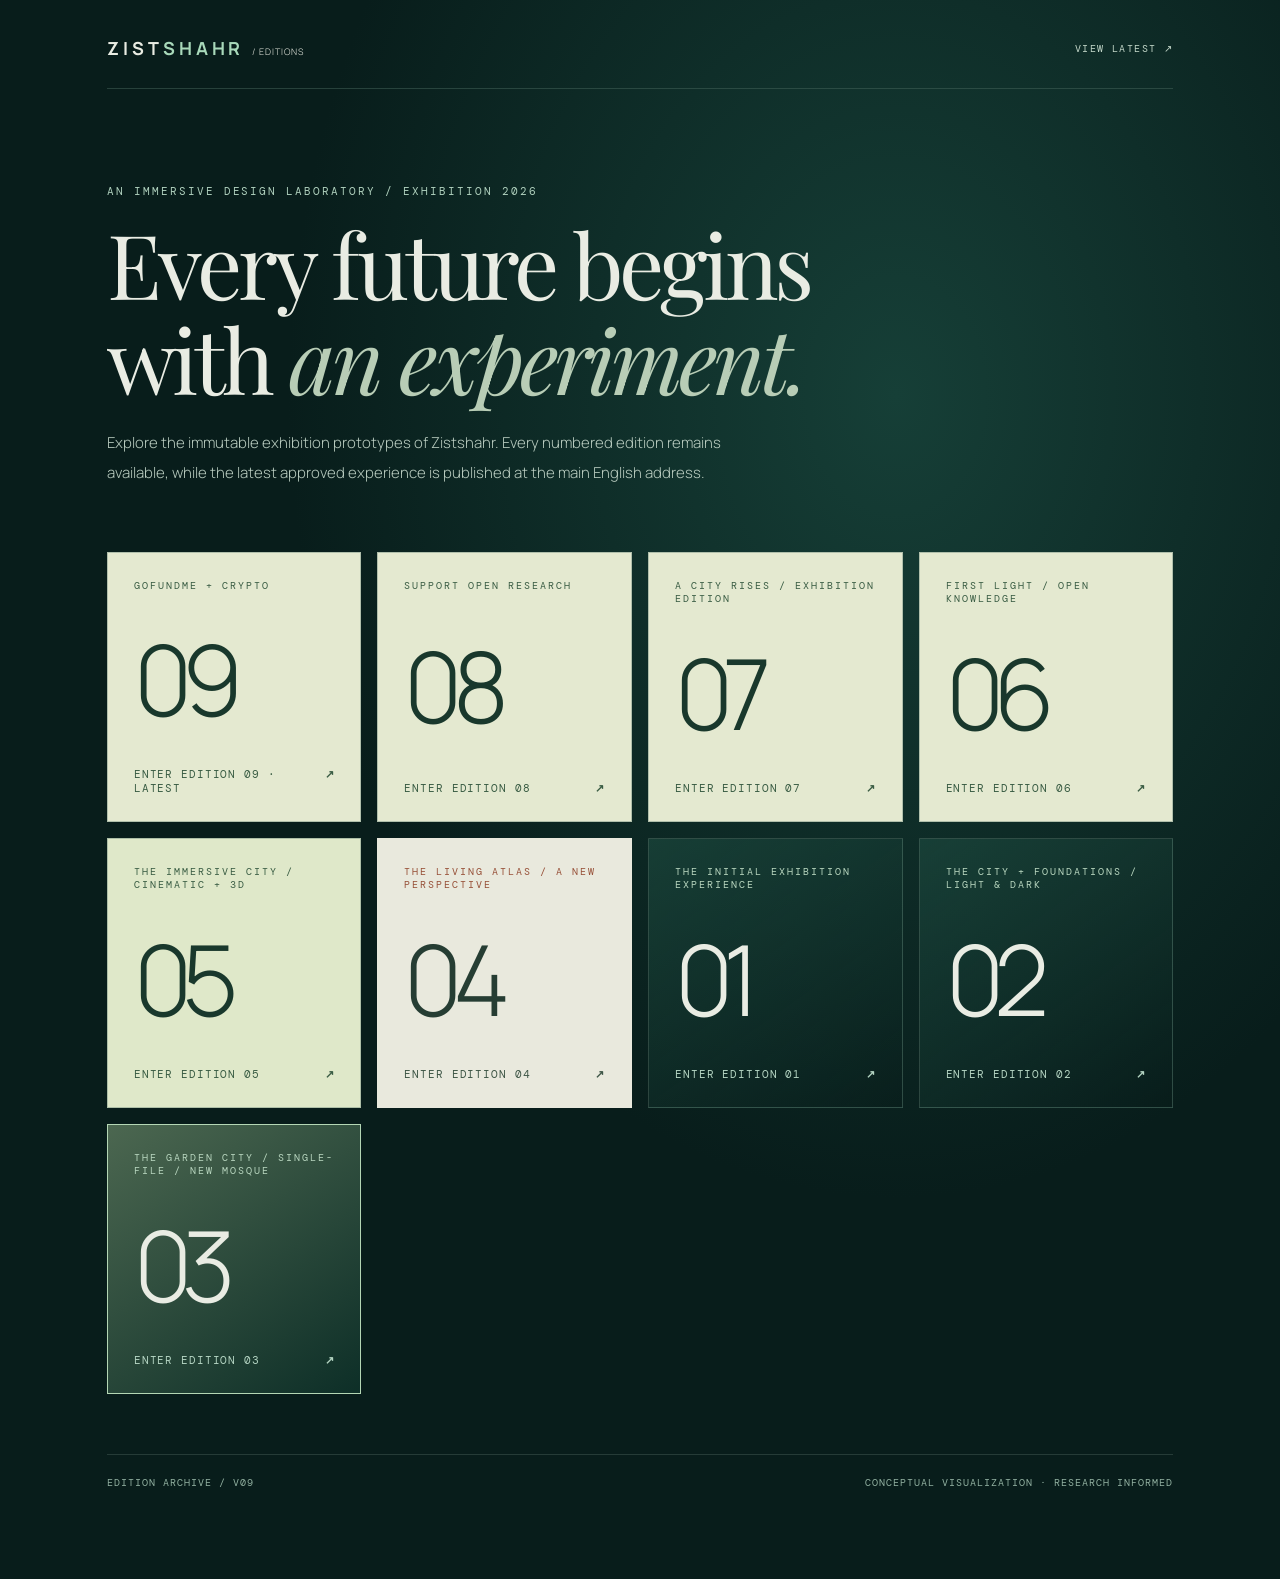
==== commit cc5eaf05: "feat: add GoFundMe to the donation panel in Edition 09" ====
--- a/site/t/index.html
+++ b/site/t/index.html
@@ -1,3 +1,3 @@
 <!DOCTYPE html><html lang="en"><head><meta charset="utf-8"><meta name="viewport" content="width=device-width,initial-scale=1"><meta name="robots" content="noindex, nofollow"><title>ZISTSHAHR / The Edition Archive</title><link rel="preconnect" href="https://fonts.googleapis.com"><link rel="preconnect" href="https://fonts.gstatic.com" crossorigin><link href="https://fonts.googleapis.com/css2?family=DM+Mono:wght@300;400&family=Manrope:wght@300;400;500;600;700&family=Playfair+Display:ital,wght@0,400;1,400&display=swap" rel="stylesheet"><style>
 :root{color-scheme:dark}*{box-sizing:border-box}body{margin:0;color:#e9ece3;background:radial-gradient(ellipse at 70% 25%,#163f37 0%,transparent 48%),#081d1b;min-height:100dvh;font-family:Manrope,Arial,sans-serif;font-weight:300}.shell{max-width:1220px;margin:auto;padding:36px clamp(22px,6vw,82px) 90px}.top{display:flex;justify-content:space-between;align-items:center;border-bottom:1px solid #46665c80;padding-bottom:28px}.logo{font-weight:700;letter-spacing:.22em;font-size:18px}.logo span{color:#a8d9ba}.top a,.back{color:#c3d7c9;font:400 10px 'DM Mono';letter-spacing:.14em;text-decoration:none}.eyebrow{font:400 11px 'DM Mono';letter-spacing:.18em;color:#afd0bd;margin-top:95px}h1{font:400 clamp(48px,7vw,92px)/1.06 'Playfair Display',Georgia,serif;letter-spacing:-.045em;max-width:800px;margin:18px 0 22px}h1 em{color:#b8cdb6;font-weight:400}.intro{font-size:15px;line-height:2;max-width:650px;color:#b8cbbf}.versions{margin-top:64px;display:grid;grid-template-columns:repeat(auto-fit,minmax(220px,1fr));gap:16px}.version{min-height:270px;position:relative;display:flex;flex-direction:column;justify-content:space-between;border:1px solid #63817366;background:linear-gradient(145deg,#1d4b409c,#071b196c);padding:26px;text-decoration:none;color:inherit;transition:transform .3s,border-color .3s,background .3s}.version:hover{transform:translateY(-7px);border-color:#b3dab9;background:#275446}.version small{font:400 10px 'DM Mono';letter-spacing:.2em;color:#b8d6bf}.version strong{font:300 98px/1 'Manrope';letter-spacing:-.1em}.version span{font:400 11px 'DM Mono';letter-spacing:.08em;color:#b4d4c2;display:flex;justify-content:space-between}.status{margin-top:60px;border-top:1px solid #4b615a73;padding-top:21px;display:flex;justify-content:space-between;color:#91b0a0;font:400 10px 'DM Mono';letter-spacing:.1em;gap:20px}@media(max-width:600px){.eyebrow{margin-top:60px}.status{display:block;line-height:2}.top a{max-width:120px;line-height:1.8;text-align:right}}
-</style></head><body><div class="shell"><header class="top"><div class="logo">ZIST<span>SHAHR</span> <small style="font-size:9px;font-weight:300;letter-spacing:.1em">/ EDITIONS</small></div><a href="/en/">VIEW LATEST ↗</a></header><div class="eyebrow">AN IMMERSIVE DESIGN LABORATORY / EXHIBITION 2026</div><h1>Every future begins<br>with <em>an experiment.</em></h1><p class="intro">Explore the immutable exhibition prototypes of Zistshahr. Every numbered edition remains available, while the latest approved experience is published at the main English address.</p><div class="versions"><a class="version" href="./08/" style="background:#e4e9d0;color:#19382c"><small style="color:#395c43">SUPPORT OPEN RESEARCH</small><strong>08</strong><span style="color:#395c43">ENTER EDITION 08 · LATEST <b>↗</b></span></a><a class="version" href="./07/" style="background:#e4e9d0;color:#19382c"><small style="color:#395c43">A CITY RISES / EXHIBITION EDITION</small><strong>07</strong><span style="color:#395c43">ENTER EDITION 07 <b>↗</b></span></a><a class="version" href="./06/" style="background:#e4e9d0;color:#19382c"><small style="color:#395c43">FIRST LIGHT / OPEN KNOWLEDGE</small><strong>06</strong><span style="color:#395c43">ENTER EDITION 06 <b>↗</b></span></a><a class="version" href="./05/" style="background:#dfe8c9;color:#19382c"><small style="color:#395c43">THE IMMERSIVE CITY / CINEMATIC + 3D</small><strong>05</strong><span style="color:#395c43">ENTER EDITION 05 <b>↗</b></span></a><a class="version" href="./04/" style="background:#e9e9dd;color:#263d33;border-color:#e9e9dd"><small style="color:#975038">THE LIVING ATLAS / A NEW PERSPECTIVE</small><strong>04</strong><span style="color:#3d5545">ENTER EDITION 04 <b>↗</b></span></a><a class="version" href="./01/"><small>THE INITIAL EXHIBITION EXPERIENCE</small><strong>01</strong><span>ENTER EDITION 01 <b>↗</b></span></a><a class="version" href="./02/"><small>THE CITY + FOUNDATIONS / LIGHT & DARK</small><strong>02</strong><span>ENTER EDITION 02 <b>↗</b></span></a><a class="version" href="./03/" style="background:linear-gradient(145deg,#536f56e6,#10382ea8);border-color:#b4d7b5"><small>THE GARDEN CITY / SINGLE-FILE / NEW MOSQUE</small><strong>03</strong><span>ENTER EDITION 03 <b>↗</b></span></a></div><footer class="status"><span>EDITION ARCHIVE / V08</span><span>CONCEPTUAL VISUALIZATION · RESEARCH INFORMED</span></footer></div></body></html>
+</style></head><body><div class="shell"><header class="top"><div class="logo">ZIST<span>SHAHR</span> <small style="font-size:9px;font-weight:300;letter-spacing:.1em">/ EDITIONS</small></div><a href="/en/">VIEW LATEST ↗</a></header><div class="eyebrow">AN IMMERSIVE DESIGN LABORATORY / EXHIBITION 2026</div><h1>Every future begins<br>with <em>an experiment.</em></h1><p class="intro">Explore the immutable exhibition prototypes of Zistshahr. Every numbered edition remains available, while the latest approved experience is published at the main English address.</p><div class="versions"><a class="version" href="./09/" style="background:#e4e9d0;color:#19382c"><small style="color:#395c43">GOFUNDME + CRYPTO</small><strong>09</strong><span style="color:#395c43">ENTER EDITION 09 · LATEST <b>↗</b></span></a><a class="version" href="./08/" style="background:#e4e9d0;color:#19382c"><small style="color:#395c43">SUPPORT OPEN RESEARCH</small><strong>08</strong><span style="color:#395c43">ENTER EDITION 08 <b>↗</b></span></a><a class="version" href="./07/" style="background:#e4e9d0;color:#19382c"><small style="color:#395c43">A CITY RISES / EXHIBITION EDITION</small><strong>07</strong><span style="color:#395c43">ENTER EDITION 07 <b>↗</b></span></a><a class="version" href="./06/" style="background:#e4e9d0;color:#19382c"><small style="color:#395c43">FIRST LIGHT / OPEN KNOWLEDGE</small><strong>06</strong><span style="color:#395c43">ENTER EDITION 06 <b>↗</b></span></a><a class="version" href="./05/" style="background:#dfe8c9;color:#19382c"><small style="color:#395c43">THE IMMERSIVE CITY / CINEMATIC + 3D</small><strong>05</strong><span style="color:#395c43">ENTER EDITION 05 <b>↗</b></span></a><a class="version" href="./04/" style="background:#e9e9dd;color:#263d33;border-color:#e9e9dd"><small style="color:#975038">THE LIVING ATLAS / A NEW PERSPECTIVE</small><strong>04</strong><span style="color:#3d5545">ENTER EDITION 04 <b>↗</b></span></a><a class="version" href="./01/"><small>THE INITIAL EXHIBITION EXPERIENCE</small><strong>01</strong><span>ENTER EDITION 01 <b>↗</b></span></a><a class="version" href="./02/"><small>THE CITY + FOUNDATIONS / LIGHT & DARK</small><strong>02</strong><span>ENTER EDITION 02 <b>↗</b></span></a><a class="version" href="./03/" style="background:linear-gradient(145deg,#536f56e6,#10382ea8);border-color:#b4d7b5"><small>THE GARDEN CITY / SINGLE-FILE / NEW MOSQUE</small><strong>03</strong><span>ENTER EDITION 03 <b>↗</b></span></a></div><footer class="status"><span>EDITION ARCHIVE / V09</span><span>CONCEPTUAL VISUALIZATION · RESEARCH INFORMED</span></footer></div></body></html>
